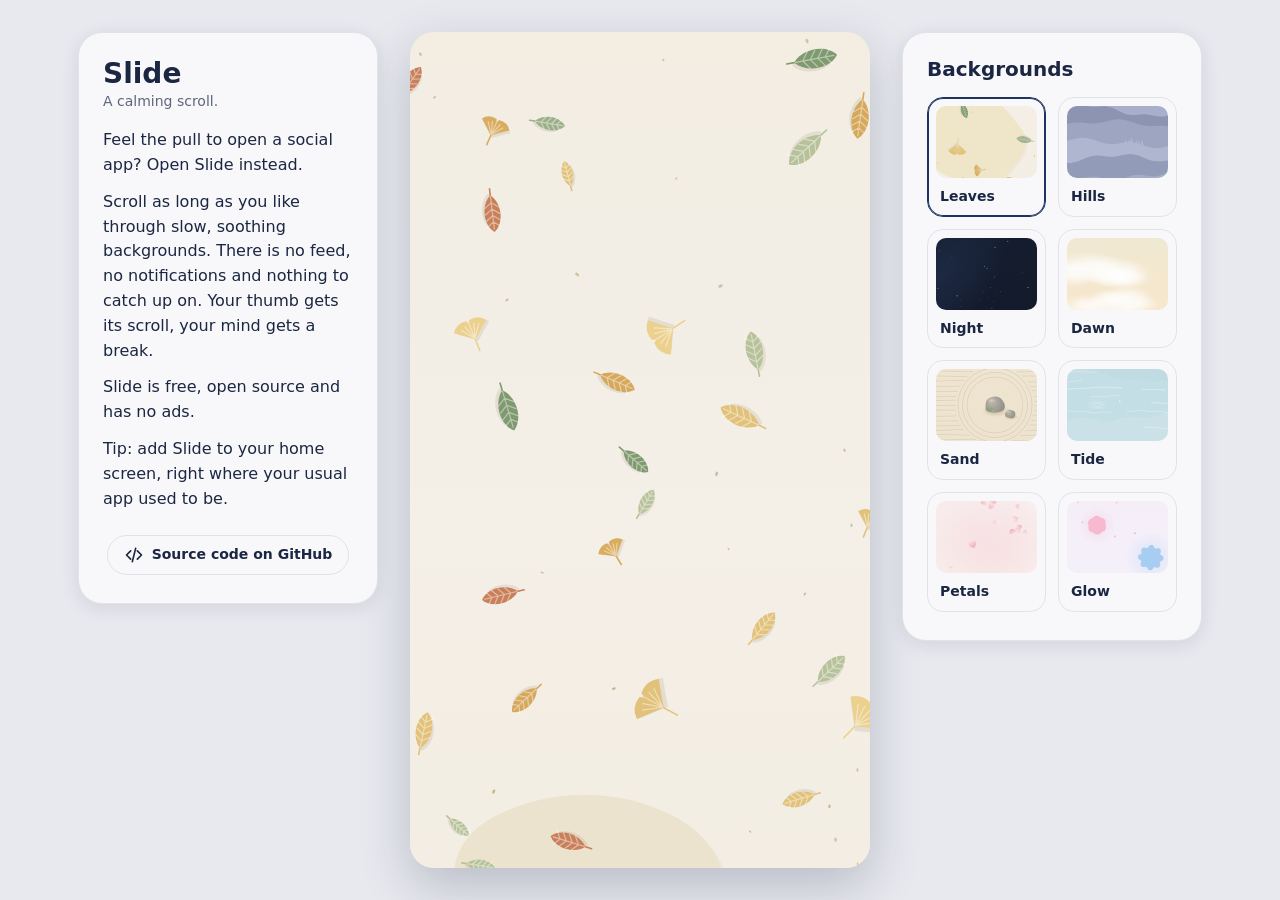
==== index.html @ 8ff37fd3 "deploy: 59164410c049315e56ae69289742e64a9e585f29" ====
<!doctype html>
<html lang="en">
<head>
  <meta charset="utf-8">
  <meta name="viewport" content="width=device-width, initial-scale=1, viewport-fit=cover">

  <title>Slide: a calming scroll, open it instead of social media</title>
  <meta name="description" content="Slide is a calming scroll through soothing backgrounds. Open it instead of social media: your thumb gets its scroll, your mind gets a break.">
  <link rel="canonical" href="https://slide.gruvw.com/">
  <meta name="robots" content="index, follow">
  <meta name="author" content="gruvw">

  <!-- Icons -->
  <link rel="icon" href="favicon.ico" sizes="32x32">
  <link rel="icon" href="icons/favicon.svg" type="image/svg+xml">
  <link rel="apple-touch-icon" href="icons/apple-touch-icon.png">

  <!-- PWA -->
  <link rel="manifest" href="manifest.json">
  <meta name="theme-color" content="#172a4d">
  <meta name="mobile-web-app-capable" content="yes">
  <meta name="apple-mobile-web-app-title" content="Slide">
  <meta name="apple-mobile-web-app-status-bar-style" content="default">

  <!-- Link previews (WhatsApp, Telegram, Signal, iMessage, Slack…) -->
  <meta property="og:type" content="website">
  <meta property="og:site_name" content="Slide">
  <meta property="og:title" content="Slide: a calming scroll">
  <meta property="og:description" content="Open Slide instead of social media. Scroll through soothing backgrounds: no feed, no ads, nothing to catch up on.">
  <meta property="og:url" content="https://slide.gruvw.com/">
  <meta property="og:image" content="https://slide.gruvw.com/icons/og-image.png">
  <meta property="og:image:type" content="image/png">
  <meta property="og:image:width" content="512">
  <meta property="og:image:height" content="512">
  <meta property="og:image:alt" content="Slide logo: three soft waves on a deep navy square">
  <meta property="og:locale" content="en_US">
  <meta name="twitter:card" content="summary">
  <meta name="twitter:title" content="Slide: a calming scroll">
  <meta name="twitter:description" content="Open Slide instead of social media. Scroll through soothing backgrounds: no feed, no ads, nothing to catch up on.">
  <meta name="twitter:image" content="https://slide.gruvw.com/icons/og-image.png">

  <script type="application/ld+json">
  {
    "@context": "https://schema.org",
    "@type": "WebApplication",
    "name": "Slide",
    "url": "https://slide.gruvw.com/",
    "description": "A calming scroll through soothing backgrounds, to open instead of social media.",
    "applicationCategory": "LifestyleApplication",
    "operatingSystem": "Any",
    "browserRequirements": "Requires a modern web browser",
    "isAccessibleForFree": true,
    "offers": { "@type": "Offer", "price": "0", "priceCurrency": "USD" },
    "author": { "@type": "Person", "name": "gruvw", "url": "https://github.com/gruvw" },
    "codeRepository": "https://github.com/gruvw/slide"
  }
  </script>

  <link rel="stylesheet" href="style.css">
  <script src="script.js" defer></script>
</head>
<body>
  <div class="layout">

    <!-- About: centered window on mobile, left side bar on desktop -->
    <aside class="panel" id="about-panel" tabindex="-1" aria-labelledby="about-title">
      <header class="panel__header">
        <div>
          <h1 class="panel__title panel__title--brand" id="about-title">Slide</h1>
          <p class="panel__subtitle">A calming scroll.</p>
        </div>
        <button class="icon-button panel__close" type="button" data-close aria-label="Close">
          <svg class="icon" viewBox="0 0 24 24" aria-hidden="true"><path d="M6 6l12 12M18 6L6 18"/></svg>
        </button>
      </header>
      <div class="panel__content">
        <div class="panel__body">
          <p>Feel the pull to open a social app? Open Slide instead.</p>
          <p>Scroll as long as you like through slow, soothing backgrounds. There is no feed, no notifications and nothing to catch up on. Your thumb gets its scroll, your mind gets a break.</p>
          <p>Slide is free, open source and has no ads.</p>
          <p>Tip: add Slide to your home screen, right where your usual app used to be.</p>
        </div>
        <footer class="panel__footer">
          <a class="link-button" href="https://github.com/gruvw/slide" target="_blank" rel="noopener">
            <svg class="icon" viewBox="0 0 24 24" aria-hidden="true"><path d="M8 7l-5 5 5 5M16 7l5 5-5 5M14 4l-4 16"/></svg>
            Source code on GitHub
          </a>
        </footer>
      </div>
    </aside>

    <!-- The app: the scrolling zone and its two floating pills -->
    <main class="app">
      <div class="scroller" id="scroller" tabindex="0" aria-label="Endless calm scroll">
        <div class="track" id="track"></div>
      </div>

      <nav class="topbar" aria-label="Slide">
        <button class="pill" type="button" data-toggle="about-panel" aria-controls="about-panel" aria-expanded="false">Slide</button>
        <button class="pill pill--icon" type="button" data-toggle="backgrounds-panel" aria-controls="backgrounds-panel" aria-expanded="false" aria-label="Choose a background">
          <svg class="icon" viewBox="0 0 24 24" aria-hidden="true"><path d="M5 7h14M5 12h14M5 17h14"/></svg>
        </button>
      </nav>
    </main>

    <!-- Backgrounds: centered window on mobile, right side bar on desktop -->
    <aside class="panel" id="backgrounds-panel" tabindex="-1" aria-labelledby="backgrounds-title">
      <header class="panel__header">
        <h2 class="panel__title" id="backgrounds-title">Backgrounds</h2>
        <button class="icon-button panel__close" type="button" data-close aria-label="Close">
          <svg class="icon" viewBox="0 0 24 24" aria-hidden="true"><path d="M6 6l12 12M18 6L6 18"/></svg>
        </button>
      </header>
      <div class="panel__content">
        <ul class="bg-grid">
          <li><button class="bg-option" type="button" data-background="leaves" aria-pressed="false"><canvas class="bg-option__preview" aria-hidden="true"></canvas><span class="bg-option__name">Leaves</span></button></li>
          <li><button class="bg-option" type="button" data-background="hills" aria-pressed="false"><canvas class="bg-option__preview" aria-hidden="true"></canvas><span class="bg-option__name">Hills</span></button></li>
          <li><button class="bg-option" type="button" data-background="night" aria-pressed="false"><canvas class="bg-option__preview" aria-hidden="true"></canvas><span class="bg-option__name">Night</span></button></li>
          <li><button class="bg-option" type="button" data-background="dawn" aria-pressed="false"><canvas class="bg-option__preview" aria-hidden="true"></canvas><span class="bg-option__name">Dawn</span></button></li>
          <li><button class="bg-option" type="button" data-background="sand" aria-pressed="false"><canvas class="bg-option__preview" aria-hidden="true"></canvas><span class="bg-option__name">Sand</span></button></li>
          <li><button class="bg-option" type="button" data-background="tide" aria-pressed="false"><canvas class="bg-option__preview" aria-hidden="true"></canvas><span class="bg-option__name">Tide</span></button></li>
          <li><button class="bg-option" type="button" data-background="petals" aria-pressed="false"><canvas class="bg-option__preview" aria-hidden="true"></canvas><span class="bg-option__name">Petals</span></button></li>
          <li><button class="bg-option" type="button" data-background="glow" aria-pressed="false"><canvas class="bg-option__preview" aria-hidden="true"></canvas><span class="bg-option__name">Glow</span></button></li>
        </ul>
      </div>
    </aside>

  </div>

  <div class="backdrop" id="backdrop" aria-hidden="true"></div>

  <!-- Privacy-friendly visit counts (no cookies): https://slide.goatcounter.com -->
  <script data-goatcounter="https://slide.goatcounter.com/count" async src="https://gc.zgo.at/count.js"></script>
</body>
</html>
---- style.css ----
/* ==========================================================================
   Slide: styles

   1. Tokens       design values (colors, spacing, type, motion…)
   2. Base         resets and element defaults
   3. Layout       page structure (.layout, .app, .scroller, .track)
   4. Components   reusable pieces (.pill, .panel, .icon-button, .bg-option…)
   5. Desktop      wide-screen layout with side bars

   The backgrounds themselves are drawn by script.js (section 2).

   Naming: blocks (.panel), elements (.panel__title), modifiers (.pill--icon),
   states (.is-open, .is-selected). Only use token variables for values.
   ========================================================================== */


/* 1. Tokens
   ========================================================================== */

:root {
  /* Colors */
  --color-ink: #1b2742;
  --color-ink-muted: #5d667a;
  --color-page: #e8e9ef;
  --color-surface: rgb(250 250 252 / 0.85);
  --color-surface-solid: #f8f8fb;
  --color-surface-hover: rgb(27 39 66 / 0.06);
  --color-border: rgb(27 39 66 / 0.1);
  --color-accent: #1d3461;
  --color-backdrop: rgb(14 22 40 / 0.35);

  /* Spacing scale */
  --space-1: 4px;
  --space-2: 8px;
  --space-3: 12px;
  --space-4: 16px;
  --space-5: 24px;
  --space-6: 32px;
  --space-7: 48px;

  /* Typography */
  --font-sans: ui-rounded, "SF Pro Rounded", system-ui, -apple-system, "Segoe UI", Roboto, sans-serif;
  --text-sm: 0.875rem;
  --text-md: 1rem;
  --text-lg: 1.25rem;
  --text-xl: 1.75rem;
  --weight-regular: 400;
  --weight-bold: 600;
  --line-height: 1.55;

  /* Shape & depth */
  --radius-sm: 10px;
  --radius-md: 16px;
  --radius-lg: 24px;
  --radius-pill: 999px;
  --shadow-soft: 0 4px 18px rgb(20 30 55 / 0.1);
  --shadow-lift: 0 18px 50px rgb(20 30 55 / 0.22);
  --blur: 16px;

  /* Motion */
  --duration: 220ms;
  --ease: cubic-bezier(0.2, 0.7, 0.3, 1);

  /* Sizes */
  --pill-height: 40px;
  --panel-width: 380px;
  --app-max-width: 460px;
  --sidebar-width: 300px;
  --track-height: 1000000px;

  /* Layers */
  --z-topbar: 10;
  --z-backdrop: 20;
  --z-panel: 30;
}

@media (prefers-color-scheme: dark) {
  :root {
    --color-ink: #ffffff;
    --color-ink-muted: #c9cdd6;
    --color-page: #101219;
    --color-surface: rgb(20 23 31 / 0.82);
    --color-surface-solid: #141720;
    --color-surface-hover: rgb(255 255 255 / 0.07);
    --color-border: rgb(255 255 255 / 0.1);
    --color-accent: #8e9cba;
    --color-backdrop: rgb(0 0 0 / 0.5);
  }
}

@media (prefers-reduced-motion: reduce) {
  :root {
    --duration: 1ms;
  }
}


/* 2. Base
   ========================================================================== */

*,
*::before,
*::after {
  box-sizing: border-box;
}

html,
body {
  height: 100%;
  margin: 0;
}

body {
  overflow: hidden;
  background: var(--color-page);
  color: var(--color-ink);
  font-family: var(--font-sans);
  font-size: var(--text-md);
  line-height: var(--line-height);
  -webkit-font-smoothing: antialiased;
  -webkit-tap-highlight-color: transparent;
}

h1,
h2,
p {
  margin: 0;
}

button {
  font: inherit;
  color: inherit;
}

:focus-visible {
  outline: 2px solid var(--color-accent);
  outline-offset: 2px;
}

.visually-hidden {
  position: absolute;
  width: 1px;
  height: 1px;
  overflow: hidden;
  clip-path: inset(50%);
  white-space: nowrap;
}


/* 3. Layout
   ========================================================================== */

.layout {
  height: 100dvh;
}

.app {
  position: relative;
  height: 100%;
  overflow: hidden;
}

/* The scrolling zone: a very tall .track inside a scroll container.
   script.js draws the background as a stack of canvas "chunks" inside the
   track (only the ones near the screen exist), and silently jumps back toward
   the middle when the user gets near an end, so the scroll never runs out. */
.scroller {
  height: 100%;
  overflow-y: auto;
  overscroll-behavior: contain;
  scrollbar-width: none;
}

.scroller::-webkit-scrollbar {
  display: none;
}

.scroller:focus {
  outline: none;
}

.track {
  position: relative;
  height: var(--track-height);
  overflow: hidden;
}

.chunk {
  position: absolute;
  left: 0;
  display: block;
  width: 100%;
}

.topbar {
  position: absolute;
  inset: 0 0 auto;
  z-index: var(--z-topbar);
  display: flex;
  justify-content: space-between;
  padding: max(var(--space-4), env(safe-area-inset-top)) max(var(--space-4), env(safe-area-inset-right)) 0 max(var(--space-4), env(safe-area-inset-left));
  pointer-events: none;
}

.topbar > * {
  pointer-events: auto;
}


/* 4. Components
   ========================================================================== */

/* Pill: floating glass button */
.pill {
  display: inline-flex;
  align-items: center;
  justify-content: center;
  gap: var(--space-2);
  height: var(--pill-height);
  padding: 0 var(--space-4);
  border: 1px solid var(--color-border);
  border-radius: var(--radius-pill);
  background: var(--color-surface);
  box-shadow: var(--shadow-soft);
  -webkit-backdrop-filter: blur(var(--blur));
  backdrop-filter: blur(var(--blur));
  font-weight: var(--weight-bold);
  letter-spacing: 0.01em;
  cursor: pointer;
  transition: transform var(--duration) var(--ease);
}

.pill:active {
  transform: scale(0.95);
}

.pill--icon {
  width: var(--pill-height);
  padding: 0;
}

/* Icon button: small round button inside panels */
.icon-button {
  display: inline-grid;
  place-items: center;
  width: 32px;
  height: 32px;
  padding: 0;
  border: 0;
  border-radius: var(--radius-pill);
  background: transparent;
  color: var(--color-ink-muted);
  cursor: pointer;
  transition: background var(--duration) var(--ease);
}

.icon-button:hover {
  background: var(--color-surface-hover);
}

.icon {
  width: 20px;
  height: 20px;
  flex: none;
  fill: none;
  stroke: currentColor;
  stroke-width: 2;
  stroke-linecap: round;
  stroke-linejoin: round;
}

/* Panel: floating window in the middle of the screen (mobile),
   side bar on desktop (see 5. Desktop) */
.panel {
  position: fixed;
  top: 50%;
  left: 50%;
  z-index: var(--z-panel);
  width: min(calc(100vw - 2 * var(--space-4)), var(--panel-width));
  display: flex;
  flex-direction: column;
  max-height: min(calc(100dvh - 2 * var(--space-7)), 640px);
  overflow: hidden;
  padding: var(--space-5) 0;
  border: 1px solid var(--color-border);
  border-radius: var(--radius-lg);
  background: var(--color-surface-solid);
  box-shadow: var(--shadow-lift);
  opacity: 0;
  visibility: hidden;
  transform: translate(-50%, -48%) scale(0.97);
  transition:
    opacity var(--duration) var(--ease),
    transform var(--duration) var(--ease),
    visibility 0s linear var(--duration);
}

.panel.is-open {
  opacity: 1;
  visibility: visible;
  transform: translate(-50%, -50%);
  transition-delay: 0s;
}

.panel:focus {
  outline: none;
}

/* The header stays put; only .panel__content scrolls. The panel's top and
   bottom padding keep the scroll bar clear of the rounded corners. */
.panel__header {
  display: flex;
  flex: none;
  align-items: center;
  justify-content: space-between;
  gap: var(--space-3);
  padding: 0 var(--space-5) var(--space-3);
}

.panel__content {
  flex: 1;
  min-height: 0;
  overflow-y: auto;
  padding: var(--space-1) var(--space-5);
  scrollbar-width: thin;
}

.panel__title {
  font-size: var(--text-lg);
  font-weight: var(--weight-bold);
  line-height: 1.2;
}

.panel__title--brand {
  font-size: var(--text-xl);
}

.panel__subtitle {
  color: var(--color-ink-muted);
  font-size: var(--text-sm);
}

.panel__body > * + * {
  margin-top: var(--space-3);
}

.panel__footer {
  display: flex;
  justify-content: center;
  margin-top: var(--space-5);
}

/* Backdrop: dims the app behind an open panel */
.backdrop {
  position: fixed;
  inset: 0;
  z-index: var(--z-backdrop);
  background: var(--color-backdrop);
  opacity: 0;
  visibility: hidden;
  transition:
    opacity var(--duration) var(--ease),
    visibility 0s linear var(--duration);
}

.backdrop.is-open {
  opacity: 1;
  visibility: visible;
  transition-delay: 0s;
}

/* Link button: e.g. the source code link */
.link-button {
  display: inline-flex;
  align-items: center;
  gap: var(--space-2);
  padding: var(--space-2) var(--space-4);
  border: 1px solid var(--color-border);
  border-radius: var(--radius-pill);
  color: var(--color-ink);
  font-size: var(--text-sm);
  font-weight: var(--weight-bold);
  text-decoration: none;
  transition: background var(--duration) var(--ease);
}

.link-button:hover {
  background: var(--color-surface-hover);
}

/* Background picker */
.bg-grid {
  display: grid;
  grid-template-columns: repeat(2, 1fr);
  gap: var(--space-3);
  margin: 0;
  padding: 0;
  list-style: none;
}

.bg-option {
  display: flex;
  flex-direction: column;
  gap: var(--space-2);
  width: 100%;
  padding: var(--space-2);
  border: 1px solid var(--color-border);
  border-radius: var(--radius-md);
  background: transparent;
  text-align: left;
  cursor: pointer;
  transition:
    background var(--duration) var(--ease),
    border-color var(--duration) var(--ease);
}

.bg-option:hover {
  background: var(--color-surface-hover);
}

.bg-option.is-selected {
  border-color: var(--color-accent);
  box-shadow: inset 0 0 0 1px var(--color-accent);
}

.bg-option__preview {
  display: block;
  width: 100%;
  height: 72px;
  border-radius: var(--radius-sm);
}

.bg-option__name {
  padding: 0 var(--space-1);
  font-size: var(--text-sm);
  font-weight: var(--weight-bold);
}


/* 5. Desktop
   Three columns: about (left) · app (middle, max width) · backgrounds (right).
   Panels become always-visible side bars, so the pills are not needed.
   ========================================================================== */

@media (min-width: 1000px) {
  .layout {
    display: grid;
    grid-template-columns: var(--sidebar-width) minmax(0, var(--app-max-width)) var(--sidebar-width);
    justify-content: center;
    align-items: start;
    gap: var(--space-6);
    padding: var(--space-6);
  }

  .app {
    height: calc(100dvh - 2 * var(--space-6));
    border-radius: var(--radius-lg);
    box-shadow: var(--shadow-lift);
  }

  .topbar,
  .backdrop,
  .panel__close {
    display: none;
  }

  .panel,
  .panel.is-open {
    position: static;
    width: auto;
    max-height: calc(100dvh - 2 * var(--space-6));
    border-radius: var(--radius-lg);
    box-shadow: var(--shadow-soft);
    opacity: 1;
    visibility: visible;
    transform: none;
    transition: none;
  }
}
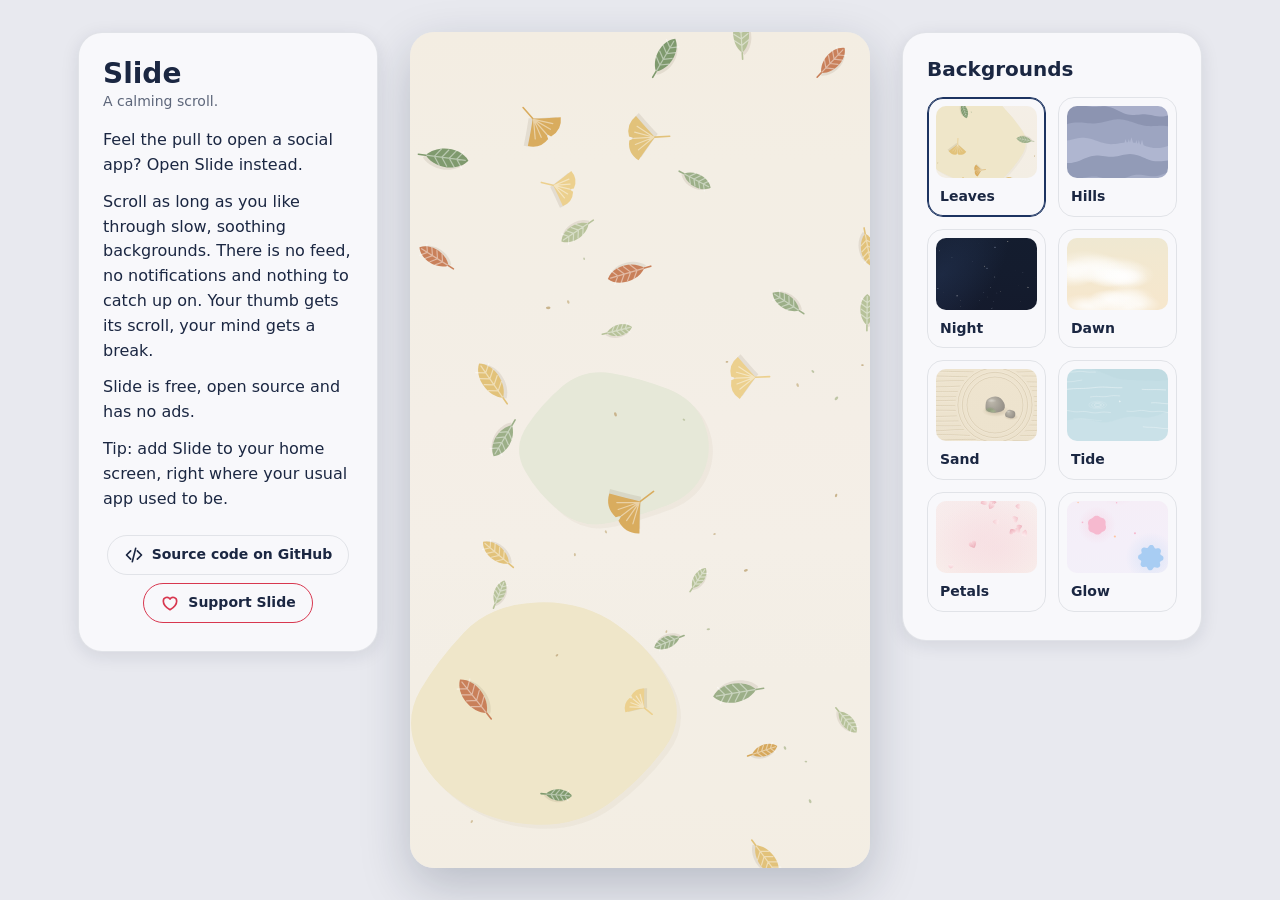
==== commit a31384d2: "deploy: 80f244427546149178d703e25a60135f35c8e73d" ====
--- a/index.html
+++ b/index.html
@@ -85,6 +85,10 @@
             <svg class="icon" viewBox="0 0 24 24" aria-hidden="true"><path d="M8 7l-5 5 5 5M16 7l5 5-5 5M14 4l-4 16"/></svg>
             Source code on GitHub
           </a>
+          <a class="link-button link-button--love" href="https://ko-fi.com/gruvw" target="_blank" rel="noopener">
+            <svg class="icon" viewBox="0 0 24 24" aria-hidden="true"><path d="M12 20s-8-4.6-8-10.2A4.3 4.3 0 0 1 12 7.4a4.3 4.3 0 0 1 8 2.4C20 15.4 12 20 12 20z"/></svg>
+            Support Slide
+          </a>
         </footer>
       </div>
     </aside>
--- a/style.css
+++ b/style.css
@@ -27,6 +27,8 @@
   --color-surface-hover: rgb(27 39 66 / 0.06);
   --color-border: rgb(27 39 66 / 0.1);
   --color-accent: #1d3461;
+  --color-love: #d8374f;
+  --color-love-soft: rgb(216 55 79 / 0.08);
   --color-backdrop: rgb(14 22 40 / 0.35);
 
   /* Spacing scale */
@@ -84,6 +86,8 @@
     --color-surface-hover: rgb(255 255 255 / 0.07);
     --color-border: rgb(255 255 255 / 0.1);
     --color-accent: #8e9cba;
+    --color-love: #ff7b8b;
+    --color-love-soft: rgb(255 123 139 / 0.1);
     --color-backdrop: rgb(0 0 0 / 0.5);
   }
 }
@@ -346,7 +350,9 @@
 
 .panel__footer {
   display: flex;
-  justify-content: center;
+  flex-direction: column;
+  align-items: center;
+  gap: var(--space-2);
   margin-top: var(--space-5);
 }
 
@@ -386,6 +392,18 @@
 
 .link-button:hover {
   background: var(--color-surface-hover);
+}
+
+.link-button--love {
+  border-color: var(--color-love);
+}
+
+.link-button--love .icon {
+  color: var(--color-love);
+}
+
+.link-button--love:hover {
+  background: var(--color-love-soft);
 }
 
 /* Background picker */
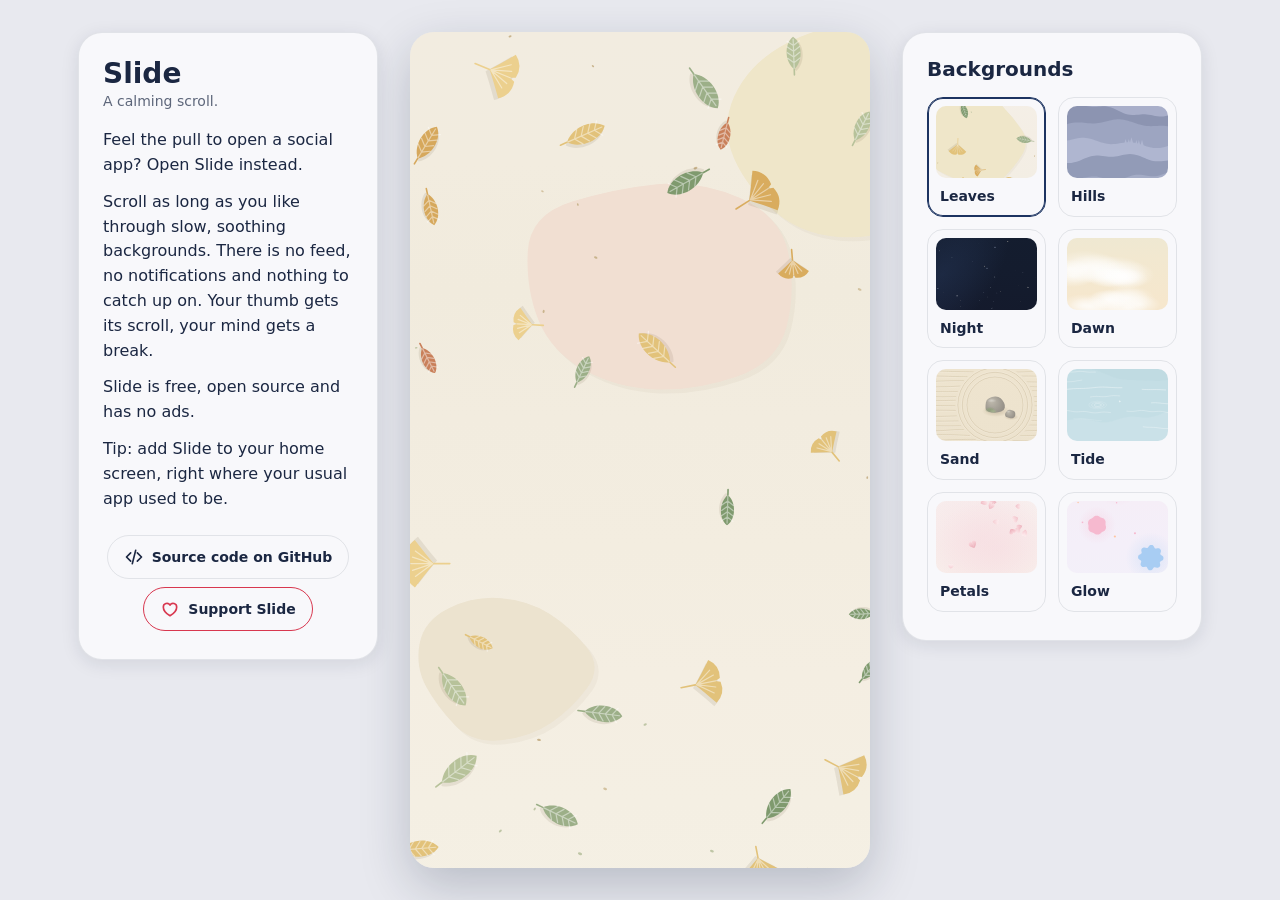
==== commit 4d3f4edd: "deploy: 616bc84efc1afa6bfb5f8be55d1e16a930f7d24c" ====
--- a/index.html
+++ b/index.html
@@ -20,7 +20,7 @@
   <meta name="theme-color" content="#172a4d">
   <meta name="mobile-web-app-capable" content="yes">
   <meta name="apple-mobile-web-app-title" content="Slide">
-  <meta name="apple-mobile-web-app-status-bar-style" content="default">
+  <meta name="apple-mobile-web-app-status-bar-style" content="black-translucent">
 
   <!-- Link previews (WhatsApp, Telegram, Signal, iMessage, Slack…) -->
   <meta property="og:type" content="website">
--- a/style.css
+++ b/style.css
@@ -64,7 +64,8 @@
   --ease: cubic-bezier(0.2, 0.7, 0.3, 1);
 
   /* Sizes */
-  --pill-height: 40px;
+  --pill-height: 44px;
+  --tap-size: 48px; /* minimum touch target, padded out invisibly where needed */
   --panel-width: 380px;
   --app-max-width: 460px;
   --sidebar-width: 300px;
@@ -136,6 +137,12 @@
   color: inherit;
 }
 
+/* No double-tap-to-zoom delay on anything tappable */
+button,
+a {
+  touch-action: manipulation;
+}
+
 :focus-visible {
   outline: 2px solid var(--color-accent);
   outline-offset: 2px;
@@ -183,6 +190,11 @@
   outline: none;
 }
 
+/* Briefly set by script.js to stop a running fling (e.g. on a background change) */
+.scroller.is-frozen {
+  overflow-y: hidden;
+}
+
 .track {
   position: relative;
   height: var(--track-height);
@@ -210,12 +222,32 @@
   pointer-events: auto;
 }
 
+/* Installed on iPhone, the background runs behind the status bar, whose clock
+   and icons are always white there. A soft shade keeps them readable on light
+   backgrounds. Only for the installed app on iPhone/iPad: -webkit-touch-callout
+   is supported by iOS Safari alone, and the shade has zero height anywhere
+   without a top inset. */
+@media (display-mode: standalone) {
+  @supports (-webkit-touch-callout: none) {
+    .app::before {
+      content: "";
+      position: absolute;
+      inset: 0 0 auto;
+      z-index: var(--z-topbar);
+      height: calc(env(safe-area-inset-top) * 1.6);
+      background: linear-gradient(rgb(0 0 0 / 0.28), rgb(0 0 0 / 0));
+      pointer-events: none;
+    }
+  }
+}
+
 
 /* 4. Components
    ========================================================================== */
 
 /* Pill: floating glass button */
 .pill {
+  position: relative;
   display: inline-flex;
   align-items: center;
   justify-content: center;
@@ -234,6 +266,13 @@
   transition: transform var(--duration) var(--ease);
 }
 
+/* An invisible margin around each pill, so a slightly-off tap still hits it */
+.pill::before {
+  content: "";
+  position: absolute;
+  inset: calc(-1 * var(--space-2));
+}
+
 .pill:active {
   transform: scale(0.95);
 }
@@ -245,10 +284,12 @@
 
 /* Icon button: small round button inside panels */
 .icon-button {
+  position: relative;
   display: inline-grid;
   place-items: center;
-  width: 32px;
-  height: 32px;
+  flex: none;
+  width: 40px;
+  height: 40px;
   padding: 0;
   border: 0;
   border-radius: var(--radius-pill);
@@ -256,6 +297,12 @@
   color: var(--color-ink-muted);
   cursor: pointer;
   transition: background var(--duration) var(--ease);
+}
+
+.icon-button::before {
+  content: "";
+  position: absolute;
+  inset: calc((40px - var(--tap-size)) / 2);
 }
 
 .icon-button:hover {
@@ -379,6 +426,7 @@
 .link-button {
   display: inline-flex;
   align-items: center;
+  min-height: 44px;
   gap: var(--space-2);
   padding: var(--space-2) var(--space-4);
   border: 1px solid var(--color-border);
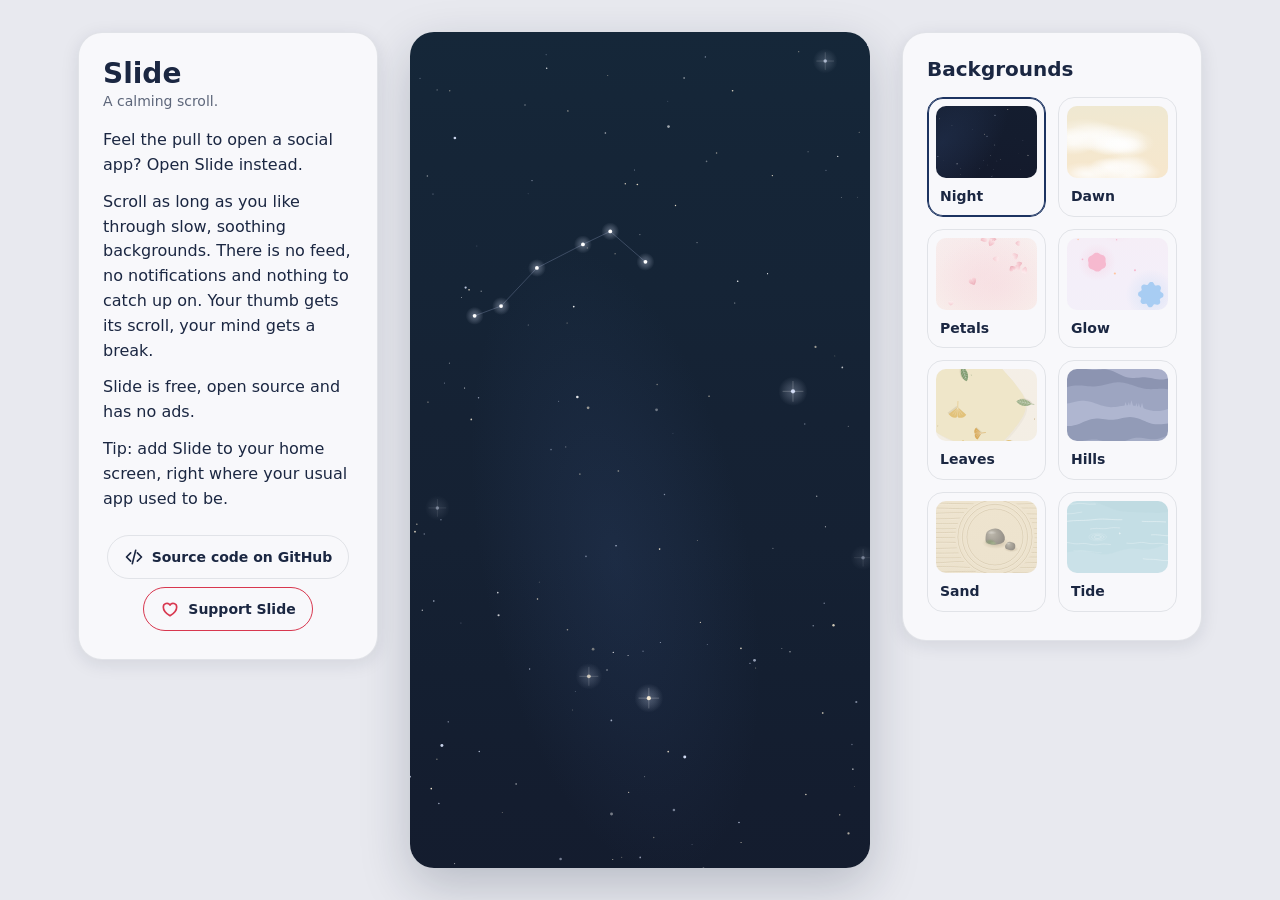
==== commit 5f83a740: "deploy: 4be30688782435e9e496769d94eb965feff45efe" ====
--- a/index.html
+++ b/index.html
@@ -117,14 +117,14 @@
       </header>
       <div class="panel__content">
         <ul class="bg-grid">
+          <li><button class="bg-option" type="button" data-background="night" aria-pressed="false"><canvas class="bg-option__preview" aria-hidden="true"></canvas><span class="bg-option__name">Night</span></button></li>
+          <li><button class="bg-option" type="button" data-background="dawn" aria-pressed="false"><canvas class="bg-option__preview" aria-hidden="true"></canvas><span class="bg-option__name">Dawn</span></button></li>
+          <li><button class="bg-option" type="button" data-background="petals" aria-pressed="false"><canvas class="bg-option__preview" aria-hidden="true"></canvas><span class="bg-option__name">Petals</span></button></li>
+          <li><button class="bg-option" type="button" data-background="glow" aria-pressed="false"><canvas class="bg-option__preview" aria-hidden="true"></canvas><span class="bg-option__name">Glow</span></button></li>
           <li><button class="bg-option" type="button" data-background="leaves" aria-pressed="false"><canvas class="bg-option__preview" aria-hidden="true"></canvas><span class="bg-option__name">Leaves</span></button></li>
           <li><button class="bg-option" type="button" data-background="hills" aria-pressed="false"><canvas class="bg-option__preview" aria-hidden="true"></canvas><span class="bg-option__name">Hills</span></button></li>
-          <li><button class="bg-option" type="button" data-background="night" aria-pressed="false"><canvas class="bg-option__preview" aria-hidden="true"></canvas><span class="bg-option__name">Night</span></button></li>
-          <li><button class="bg-option" type="button" data-background="dawn" aria-pressed="false"><canvas class="bg-option__preview" aria-hidden="true"></canvas><span class="bg-option__name">Dawn</span></button></li>
           <li><button class="bg-option" type="button" data-background="sand" aria-pressed="false"><canvas class="bg-option__preview" aria-hidden="true"></canvas><span class="bg-option__name">Sand</span></button></li>
           <li><button class="bg-option" type="button" data-background="tide" aria-pressed="false"><canvas class="bg-option__preview" aria-hidden="true"></canvas><span class="bg-option__name">Tide</span></button></li>
-          <li><button class="bg-option" type="button" data-background="petals" aria-pressed="false"><canvas class="bg-option__preview" aria-hidden="true"></canvas><span class="bg-option__name">Petals</span></button></li>
-          <li><button class="bg-option" type="button" data-background="glow" aria-pressed="false"><canvas class="bg-option__preview" aria-hidden="true"></canvas><span class="bg-option__name">Glow</span></button></li>
         </ul>
       </div>
     </aside>
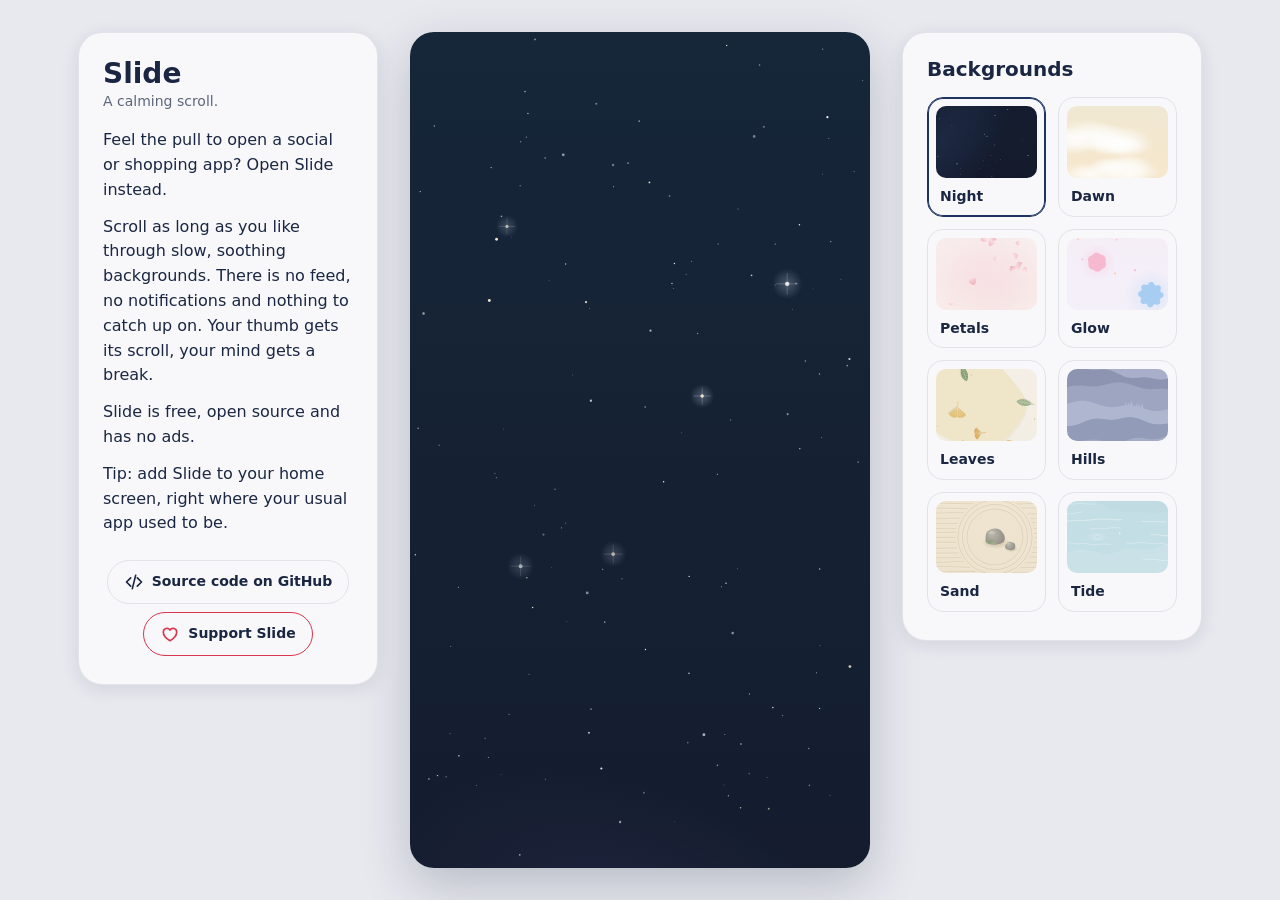
==== commit c3329d29: "deploy: e5229bd853ceeb4d5f18b3ad6328cb3afa8cfd26" ====
--- a/index.html
+++ b/index.html
@@ -4,8 +4,8 @@
   <meta charset="utf-8">
   <meta name="viewport" content="width=device-width, initial-scale=1, viewport-fit=cover">
 
-  <title>Slide: a calming scroll, open it instead of social media</title>
-  <meta name="description" content="Slide is a calming scroll through soothing backgrounds. Open it instead of social media: your thumb gets its scroll, your mind gets a break.">
+  <title>Slide: a calming scroll, open it instead of social or shopping apps</title>
+  <meta name="description" content="Slide is a calming scroll through soothing backgrounds. Open it instead of social or shopping apps: your thumb gets its scroll, your mind gets a break.">
   <link rel="canonical" href="https://slide.gruvw.com/">
   <meta name="robots" content="index, follow">
   <meta name="author" content="gruvw">
@@ -26,7 +26,7 @@
   <meta property="og:type" content="website">
   <meta property="og:site_name" content="Slide">
   <meta property="og:title" content="Slide: a calming scroll">
-  <meta property="og:description" content="Open Slide instead of social media. Scroll through soothing backgrounds: no feed, no ads, nothing to catch up on.">
+  <meta property="og:description" content="Open Slide instead of social or shopping apps. Scroll through soothing backgrounds: no feed, no ads, nothing to catch up on.">
   <meta property="og:url" content="https://slide.gruvw.com/">
   <meta property="og:image" content="https://slide.gruvw.com/icons/og-image.png">
   <meta property="og:image:type" content="image/png">
@@ -36,7 +36,7 @@
   <meta property="og:locale" content="en_US">
   <meta name="twitter:card" content="summary">
   <meta name="twitter:title" content="Slide: a calming scroll">
-  <meta name="twitter:description" content="Open Slide instead of social media. Scroll through soothing backgrounds: no feed, no ads, nothing to catch up on.">
+  <meta name="twitter:description" content="Open Slide instead of social or shopping apps. Scroll through soothing backgrounds: no feed, no ads, nothing to catch up on.">
   <meta name="twitter:image" content="https://slide.gruvw.com/icons/og-image.png">
 
   <script type="application/ld+json">
@@ -45,7 +45,7 @@
     "@type": "WebApplication",
     "name": "Slide",
     "url": "https://slide.gruvw.com/",
-    "description": "A calming scroll through soothing backgrounds, to open instead of social media.",
+    "description": "A calming scroll through soothing backgrounds, to open instead of social or shopping apps.",
     "applicationCategory": "LifestyleApplication",
     "operatingSystem": "Any",
     "browserRequirements": "Requires a modern web browser",
@@ -75,17 +75,17 @@
       </header>
       <div class="panel__content">
         <div class="panel__body">
-          <p>Feel the pull to open a social app? Open Slide instead.</p>
+          <p>Feel the pull to open a social or shopping app? Open Slide instead.</p>
           <p>Scroll as long as you like through slow, soothing backgrounds. There is no feed, no notifications and nothing to catch up on. Your thumb gets its scroll, your mind gets a break.</p>
           <p>Slide is free, open source and has no ads.</p>
           <p>Tip: add Slide to your home screen, right where your usual app used to be.</p>
         </div>
         <footer class="panel__footer">
-          <a class="link-button" href="https://github.com/gruvw/slide" target="_blank" rel="noopener">
+          <a class="button" href="https://github.com/gruvw/slide" target="_blank" rel="noopener">
             <svg class="icon" viewBox="0 0 24 24" aria-hidden="true"><path d="M8 7l-5 5 5 5M16 7l5 5-5 5M14 4l-4 16"/></svg>
             Source code on GitHub
           </a>
-          <a class="link-button link-button--love" href="https://ko-fi.com/gruvw" target="_blank" rel="noopener">
+          <a class="button button--love" href="https://ko-fi.com/gruvw" target="_blank" rel="noopener">
             <svg class="icon" viewBox="0 0 24 24" aria-hidden="true"><path d="M12 20s-8-4.6-8-10.2A4.3 4.3 0 0 1 12 7.4a4.3 4.3 0 0 1 8 2.4C20 15.4 12 20 12 20z"/></svg>
             Support Slide
           </a>
@@ -105,6 +105,16 @@
           <svg class="icon" viewBox="0 0 24 24" aria-hidden="true"><path d="M5 7h14M5 12h14M5 17h14"/></svg>
         </button>
       </nav>
+
+      <!-- Suggests installing the app, once it has been used a while (script.js: 6. Install suggestion) -->
+      <aside class="install-tip" id="install-tip" aria-label="Install Slide" hidden>
+        <img class="install-tip__icon" src="icons/icon-192.png" alt="" width="44" height="44">
+        <p class="install-tip__text" id="install-text"><strong>Add Slide to your home screen</strong><span>Right where your usual app used to be. Full screen, and it works offline.</span></p>
+        <div class="install-tip__actions">
+          <button class="button" type="button" id="install-later">Not now</button>
+          <button class="button button--primary" type="button" id="install-now">Install</button>
+        </div>
+      </aside>
     </main>
 
     <!-- Backgrounds: centered window on mobile, right side bar on desktop -->
--- a/style.css
+++ b/style.css
@@ -27,6 +27,8 @@
   --color-surface-hover: rgb(27 39 66 / 0.06);
   --color-border: rgb(27 39 66 / 0.1);
   --color-accent: #1d3461;
+  --color-primary: #1d3461;
+  --color-on-primary: #ffffff;
   --color-love: #d8374f;
   --color-love-soft: rgb(216 55 79 / 0.08);
   --color-backdrop: rgb(14 22 40 / 0.35);
@@ -87,6 +89,8 @@
     --color-surface-hover: rgb(255 255 255 / 0.07);
     --color-border: rgb(255 255 255 / 0.1);
     --color-accent: #8e9cba;
+    --color-primary: #e6e9f2;
+    --color-on-primary: #141826;
     --color-love: #ff7b8b;
     --color-love-soft: rgb(255 123 139 / 0.1);
     --color-backdrop: rgb(0 0 0 / 0.5);
@@ -422,10 +426,12 @@
   transition-delay: 0s;
 }
 
-/* Link button: e.g. the source code link */
-.link-button {
+/* Button: outlined pill, for links and buttons alike (e.g. the source code
+   link); --primary is filled, --love has a red outline and icon */
+.button {
   display: inline-flex;
   align-items: center;
+  justify-content: center;
   min-height: 44px;
   gap: var(--space-2);
   padding: var(--space-2) var(--space-4);
@@ -434,24 +440,114 @@
   color: var(--color-ink);
   font-size: var(--text-sm);
   font-weight: var(--weight-bold);
+  background: transparent;
   text-decoration: none;
+  cursor: pointer;
   transition: background var(--duration) var(--ease);
 }
 
-.link-button:hover {
+.button:hover {
   background: var(--color-surface-hover);
 }
 
-.link-button--love {
+.button--primary,
+.button--primary:hover {
+  border-color: var(--color-primary);
+  background: var(--color-primary);
+  color: var(--color-on-primary);
+}
+
+.button--primary:hover {
+  opacity: 0.88;
+}
+
+.button--love {
   border-color: var(--color-love);
 }
 
-.link-button--love .icon {
+.button--love .icon {
   color: var(--color-love);
 }
 
-.link-button--love:hover {
+.button--love:hover {
   background: var(--color-love-soft);
+}
+
+/* Install tip: a small card at the bottom of the app suggesting to install it */
+.install-tip {
+  position: absolute;
+  right: var(--space-3);
+  bottom: max(var(--space-4), env(safe-area-inset-bottom));
+  left: var(--space-3);
+  z-index: var(--z-topbar);
+  display: grid;
+  grid-template-columns: auto minmax(0, 1fr);
+  grid-template-areas:
+    "icon text"
+    "actions actions";
+  align-items: center;
+  gap: var(--space-3) var(--space-3);
+  padding: var(--space-4);
+  border: 1px solid var(--color-border);
+  border-radius: var(--radius-lg);
+  background: var(--color-surface-solid);
+  box-shadow: var(--shadow-lift);
+  animation: install-tip-in var(--duration) var(--ease);
+}
+
+.install-tip[hidden] {
+  display: none;
+}
+
+@keyframes install-tip-in {
+  from {
+    opacity: 0;
+    transform: translateY(var(--space-2));
+  }
+}
+
+.install-tip__icon {
+  grid-area: icon;
+  display: block;
+  width: 44px;
+  height: 44px;
+  border: 1px solid var(--color-border);
+  border-radius: var(--radius-sm);
+}
+
+.install-tip__text {
+  grid-area: text;
+  display: flex;
+  flex-direction: column;
+  gap: 2px;
+  color: var(--color-ink-muted);
+  font-size: var(--text-sm);
+  line-height: 1.4;
+}
+
+.install-tip__text strong {
+  color: var(--color-ink);
+  font-size: var(--text-md);
+  font-weight: var(--weight-bold);
+}
+
+.install-tip__text .icon {
+  display: inline-block;
+  width: 16px;
+  height: 16px;
+  vertical-align: -3px;
+  color: var(--color-ink);
+}
+
+.install-tip__actions {
+  grid-area: actions;
+  display: flex;
+  justify-content: flex-end;
+  gap: var(--space-2);
+}
+
+.install-tip__actions [hidden] {
+  display: none;
 }
 
 /* Background picker */
